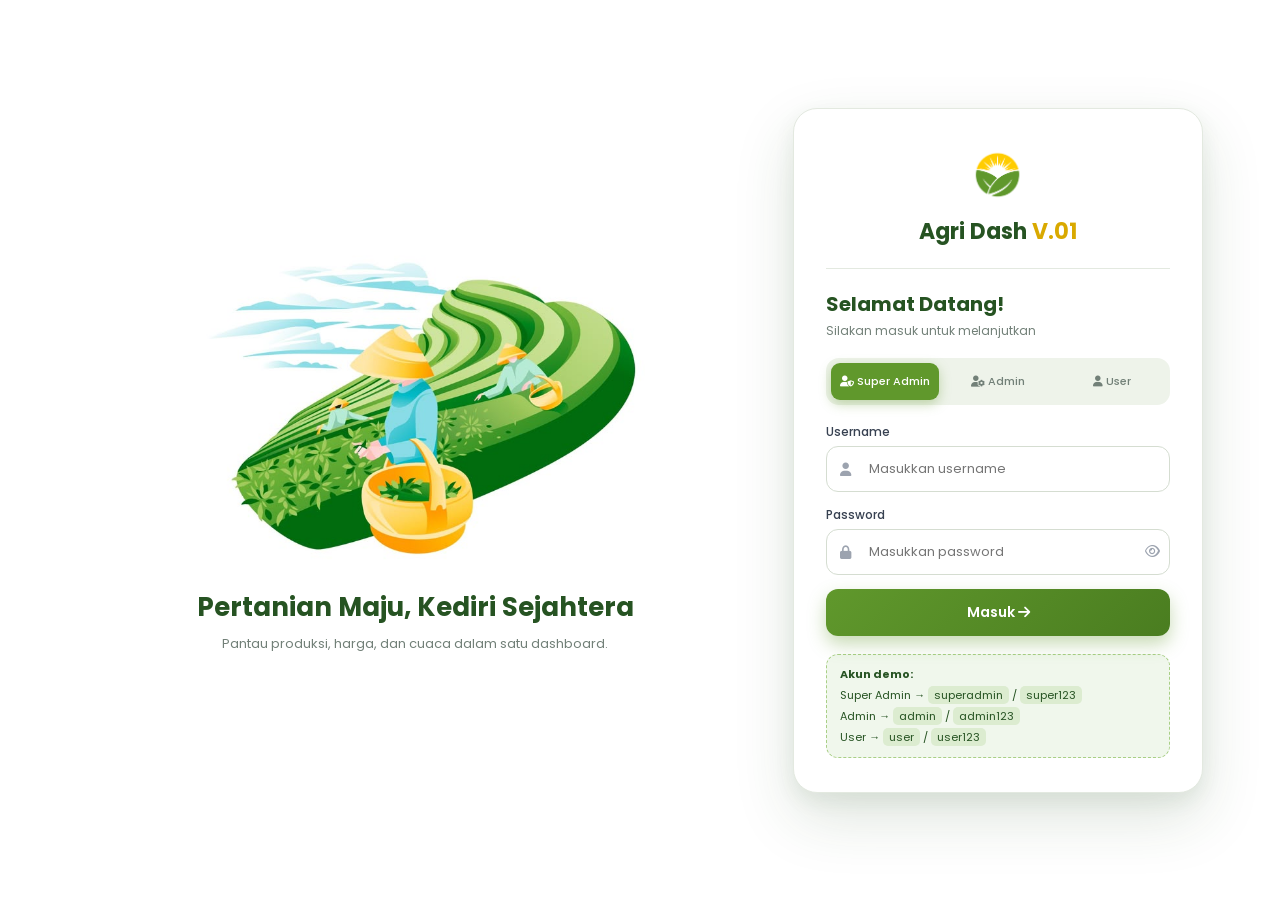
==== app/login.html @ 06cd16c0 "Pemetaan fitur dan penambahan login page" ====
<!DOCTYPE html>
<html lang="id">
<head>
    <meta charset="UTF-8">
    <meta name="viewport" content="width=device-width, initial-scale=1.0">
    <title>Login - Agri Dash V.01 Kabupaten Kediri</title>

    <link rel="preconnect" href="https://fonts.googleapis.com">
    <link rel="preconnect" href="https://fonts.gstatic.com" crossorigin>
    <link href="https://fonts.googleapis.com/css2?family=Poppins:wght@400;500;600;700&display=swap" rel="stylesheet">
    <link rel="stylesheet" href="https://cdnjs.cloudflare.com/ajax/libs/font-awesome/6.5.2/css/all.min.css">

    <link rel="stylesheet" href="login.css">
</head>
<body>

<div class="login-page">

    <!-- SISI KIRI: GAMBAR -->
    <div class="login-left">
        <img src="aset/loginKiri.jpg" alt="Ilustrasi Agri Dash" class="login-side-image">
        <h2>Pertanian Maju, Kediri Sejahtera</h2>
        <p>Pantau produksi, harga, dan cuaca dalam satu dashboard.</p>
    </div>

    <!-- SISI KANAN: KOTAK LOGIN FLOATING -->
    <div class="login-right">

        <div class="login-card">

            <div class="login-brand">
                <img src="aset/LOGOFULL.png" alt="Agri Dash" class="login-logo" onerror="this.style.display='none'">
                <h1>Agri Dash <span>V.01</span></h1>
            </div>

            <h2>Selamat Datang!</h2>
            <p class="subtitle">Silakan masuk untuk melanjutkan</p>

            <div class="role-switch">
                <button type="button" class="role-btn active" data-role="superadmin">
                    <i class="fa-solid fa-user-shield"></i> Super Admin
                </button>
                <button type="button" class="role-btn" data-role="admin">
                    <i class="fa-solid fa-user-gear"></i> Admin
                </button>
                </button>
                <button type="button" class="role-btn" data-role="user">
                    <i class="fa-solid fa-user"></i> User
                </button>
            </div>

            <form id="loginForm" autocomplete="off">

                <div class="form-group">
                    <label for="username">Username</label>
                    <div class="input-wrap">
                        <i class="fa-solid fa-user"></i>
                        <input type="text" id="username" placeholder="Masukkan username" required>
                    </div>
                </div>

                <div class="form-group">
                    <label for="password">Password</label>
                    <div class="input-wrap">
                        <i class="fa-solid fa-lock"></i>
                        <input type="password" id="password" placeholder="Masukkan password" required>
                        <button type="button" id="togglePassword" class="toggle-pass">
                            <i class="fa-regular fa-eye"></i>
                        </button>
                    </div>
                </div>

                <div id="errorMsg" class="error-msg"></div>

                <button type="submit" class="login-btn">
                    Masuk <i class="fa-solid fa-arrow-right"></i>
                </button>
            </form>

            <div class="demo-box">
                <strong>Akun demo:</strong>
                <span>Super Admin → <code>superadmin</code> / <code>super123</code></span>
                <span>Admin → <code>admin</code> / <code>admin123</code></span>
                <span>User → <code>user</code> / <code>user123</code></span>
            </div>

        </div>

    </div>

</div>

<script src="login.js"></script>
</body>
</html>
---- app/login.css ----
* {
    margin: 0;
    padding: 0;
    box-sizing: border-box;
    font-family: 'Poppins', sans-serif;
}

html,
body {
    min-height: 100%;
}

/* =========================================================
   HALAMAN (LATAR PUTIH)
========================================================= */

.login-page {

    min-height: 100vh;

    display: flex;
    align-items: center;
    justify-content: space-between;

    gap: 40px;

    padding: 24px 6vw;

    position: relative;

    background: #ffffff;

}

/* =========================================================
   LAYOUT KIRI & KANAN
========================================================= */

.login-left {

    position: relative;
    z-index: 1;

    flex: 1;

    display: flex;
    flex-direction: column;
    align-items: center;
    justify-content: center;

    text-align: center;

    color: #265322;

}

.login-side-image {

    width: 100%;
    max-width: 480px;

    height: auto;

    object-fit: contain;

}

.login-left h2 {

    margin-top: 22px;

    font-size: 26px;

    font-weight: 700;

    color: #265322;

}

.login-left p {

    margin-top: 6px;

    max-width: 420px;

    font-size: 13px;

    line-height: 1.7;

    color: #728078;

}

.login-right {

    position: relative;
    z-index: 1;

    flex: 0 0 auto;

    width: 100%;
    max-width: 410px;

}

/* =========================================================
   KOTAK LOGIN (FLOATING)
========================================================= */

.login-card {

    position: relative;
    z-index: 1;

    width: 100%;

    padding: 34px 32px;

    background: #ffffff;

    border: 1px solid #e3e9e0;
    border-radius: 24px;

    box-shadow:
        0 25px 60px rgba(38, 83, 34, .15),
        0 8px 20px rgba(38, 83, 34, .08);

    animation:
        cardIn .7s ease both,
        floating 6s ease-in-out .7s infinite;

}

@keyframes cardIn {

    from {
        opacity: 0;
        transform: translateY(30px) scale(.97);
    }

    to {
        opacity: 1;
        transform: translateY(0) scale(1);
    }

}

@keyframes floating {

    0%, 100% {
        transform: translateY(0);
    }

    50% {
        transform: translateY(-8px);
    }

}

/* =========================================================
   BRAND
========================================================= */

.login-brand {

    text-align: center;

    padding-bottom: 20px;

    margin-bottom: 20px;

    border-bottom: 1px solid #e3e9e0;

}

.login-logo {

    height: 65px;

    max-width: 100%;

    object-fit: contain;

    padding: 2px 8px;

    border-radius: 12px;

}

.login-brand h1 {

    font-size: 22px;

    font-weight: 700;

    color: #265322;

}

.login-brand h1 span {
    color: #d9a900;
}

.login-brand p {

    font-size: 11px;

    color: #728078;

    margin-top: 2px;

}

.login-card h2 {

    font-size: 20px;

    color: #265322;

}

.subtitle {

    color: #728078;

    font-size: 12px;

    margin: 3px 0 18px;

}

/* =========================================================
   ROLE SWITCH
========================================================= */

.role-switch {

    display: flex;

    gap: 6px;

    background: #eef3ea;

    padding: 5px;

    border-radius: 13px;

    margin-bottom: 18px;

}

.role-btn {

    flex: 1;

    border: none;

    background: transparent;

    padding: 10px 4px;

    border-radius: 9px;

    font-size: 11px;

    font-weight: 500;

    color: #728078;

    cursor: pointer;

    transition: .2s;

    white-space: nowrap;

}

.role-btn.active {

    background: #60982c;

    color: #fff;

    box-shadow: 0 4px 12px rgba(96, 152, 44, .35);

}

/* =========================================================
   FORM
========================================================= */

.form-group {
    margin-bottom: 14px;
}

.form-group label {

    display: block;

    font-size: 12px;

    font-weight: 500;

    margin-bottom: 5px;

    color: #374151;

}

.input-wrap {
    position: relative;
}

.input-wrap > i {

    position: absolute;

    left: 14px;
    top: 50%;

    transform: translateY(-50%);

    color: #9ca3af;

    font-size: 13px;

}

.input-wrap input {

    width: 100%;

    padding: 12px 42px;

    border: 1px solid #d5ddd1;

    border-radius: 12px;

    font-size: 13px;

    background: #fff;

    outline: none;

    transition: .2s;

}

.input-wrap input:focus {

    border-color: #60982c;

    box-shadow: 0 0 0 3px rgba(96, 152, 44, .18);

}

.toggle-pass {

    position: absolute;

    right: 10px;
    top: 50%;

    transform: translateY(-50%);

    border: none;

    background: none;

    cursor: pointer;

    color: #9ca3af;

}

.error-msg {

    display: none;

    background: #fef2f2;

    color: #b91c1c;

    border: 1px solid #fecaca;

    padding: 10px 12px;

    border-radius: 10px;

    font-size: 12px;

    margin-bottom: 14px;

}

.error-msg.show {
    display: block;
}

.login-btn {

    width: 100%;

    padding: 13px;

    border: none;

    border-radius: 12px;

    background: linear-gradient(135deg, #60982c, #4a7d20);

    color: #fff;

    font-size: 14px;

    font-weight: 600;

    cursor: pointer;

    transition: .2s;

    box-shadow: 0 8px 18px rgba(96, 152, 44, .35);

}

.login-btn:hover {

    background: linear-gradient(135deg, #265322, #1d4720);

    transform: translateY(-1px);

}

.demo-box {

    margin-top: 18px;

    padding: 11px 13px;

    background: #f0f7ec;

    border: 1px dashed #a9cf86;

    border-radius: 12px;

    font-size: 11px;

    color: #265322;

    display: flex;

    flex-direction: column;

    gap: 4px;

}

.demo-box code {

    background: #dcecd0;

    padding: 1px 6px;

    border-radius: 5px;

}

/* =========================================================
   RESPONSIVE
========================================================= */

@media (max-width: 900px) {

    .login-page {
        justify-content: center;
        padding: 24px;
    }

    .login-left {
        display: none;
    }

}

@media (max-width: 480px) {

    .login-card {

        padding: 26px 22px;

        border-radius: 20px;

    }

}

/* Hormati pengguna yang mematikan animasi */
@media (prefers-reduced-motion: reduce) {

    .login-card {
        animation: none;
    }

}
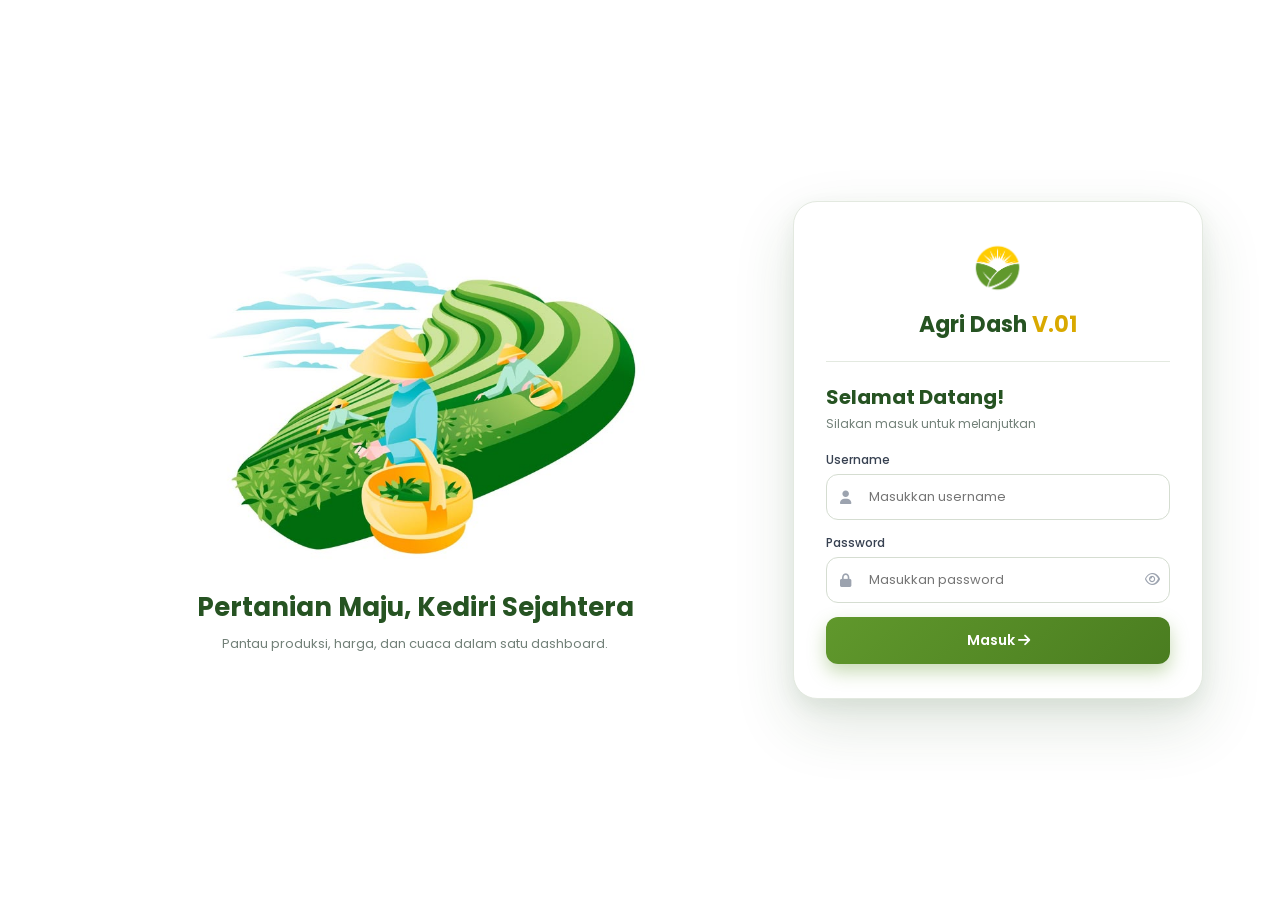
==== commit 58e030f6: "nanti pagi pensasi" ====
--- a/app/login.html
+++ b/app/login.html
@@ -36,26 +36,13 @@
             <h2>Selamat Datang!</h2>
             <p class="subtitle">Silakan masuk untuk melanjutkan</p>
 
-            <div class="role-switch">
-                <button type="button" class="role-btn active" data-role="superadmin">
-                    <i class="fa-solid fa-user-shield"></i> Super Admin
-                </button>
-                <button type="button" class="role-btn" data-role="admin">
-                    <i class="fa-solid fa-user-gear"></i> Admin
-                </button>
-                </button>
-                <button type="button" class="role-btn" data-role="user">
-                    <i class="fa-solid fa-user"></i> User
-                </button>
-            </div>
-
-            <form id="loginForm" autocomplete="off">
+            <form id="loginForm">
 
                 <div class="form-group">
                     <label for="username">Username</label>
                     <div class="input-wrap">
                         <i class="fa-solid fa-user"></i>
-                        <input type="text" id="username" placeholder="Masukkan username" required>
+                        <input type="text" id="username" autocomplete="username" placeholder="Masukkan username" required>
                     </div>
                 </div>
 
@@ -63,26 +50,49 @@
                     <label for="password">Password</label>
                     <div class="input-wrap">
                         <i class="fa-solid fa-lock"></i>
-                        <input type="password" id="password" placeholder="Masukkan password" required>
+                        <input type="password" id="password" autocomplete="current-password" placeholder="Masukkan password" required>
                         <button type="button" id="togglePassword" class="toggle-pass">
                             <i class="fa-regular fa-eye"></i>
                         </button>
                     </div>
                 </div>
 
-                <div id="errorMsg" class="error-msg"></div>
+                <div id="errorMsg" class="error-msg" role="alert" aria-live="polite"></div>
 
                 <button type="submit" class="login-btn">
                     Masuk <i class="fa-solid fa-arrow-right"></i>
                 </button>
             </form>
 
-            <div class="demo-box">
-                <strong>Akun demo:</strong>
-                <span>Super Admin → <code>superadmin</code> / <code>super123</code></span>
-                <span>Admin → <code>admin</code> / <code>admin123</code></span>
-                <span>User → <code>user</code> / <code>user123</code></span>
-            </div>
+            <section id="passwordChangePanel" class="password-change-panel" hidden>
+                <h3>Ganti Password Awal</h3>
+                <p>Password demo harus diganti sebelum dashboard dapat diakses.</p>
+                <form id="passwordChangeForm">
+                    <div class="form-group">
+                        <label for="currentPassword">Password saat ini</label>
+                        <div class="input-wrap">
+                            <i class="fa-solid fa-lock"></i>
+                            <input type="password" id="currentPassword" autocomplete="current-password" required>
+                        </div>
+                    </div>
+                    <div class="form-group">
+                        <label for="newPassword">Password baru (minimal 12 karakter)</label>
+                        <div class="input-wrap">
+                            <i class="fa-solid fa-key"></i>
+                            <input type="password" id="newPassword" autocomplete="new-password" minlength="12" required>
+                        </div>
+                    </div>
+                    <div class="form-group">
+                        <label for="confirmNewPassword">Ulangi password baru</label>
+                        <div class="input-wrap">
+                            <i class="fa-solid fa-key"></i>
+                            <input type="password" id="confirmNewPassword" autocomplete="new-password" minlength="12" required>
+                        </div>
+                    </div>
+                    <div id="passwordChangeError" class="error-msg" role="alert" aria-live="polite"></div>
+                    <button type="submit" class="login-btn">Simpan Password</button>
+                </form>
+            </section>
 
         </div>
 
@@ -90,6 +100,7 @@
 
 </div>
 
+<script src="auth.js"></script>
 <script src="login.js"></script>
 </body>
 </html>
--- a/app/login.css
+++ b/app/login.css
@@ -230,62 +230,6 @@
 }
 
 /* =========================================================
-   ROLE SWITCH
-========================================================= */
-
-.role-switch {
-
-    display: flex;
-
-    gap: 6px;
-
-    background: #eef3ea;
-
-    padding: 5px;
-
-    border-radius: 13px;
-
-    margin-bottom: 18px;
-
-}
-
-.role-btn {
-
-    flex: 1;
-
-    border: none;
-
-    background: transparent;
-
-    padding: 10px 4px;
-
-    border-radius: 9px;
-
-    font-size: 11px;
-
-    font-weight: 500;
-
-    color: #728078;
-
-    cursor: pointer;
-
-    transition: .2s;
-
-    white-space: nowrap;
-
-}
-
-.role-btn.active {
-
-    background: #60982c;
-
-    color: #fff;
-
-    box-shadow: 0 4px 12px rgba(96, 152, 44, .35);
-
-}
-
-/* =========================================================
    FORM
 ========================================================= */
 
@@ -293,6 +237,23 @@
     margin-bottom: 14px;
 }
 
+.password-change-panel[hidden] {
+    display: none !important;
+}
+
+.password-change-panel h3 {
+    margin-bottom: 5px;
+    color: #265322;
+    font-size: 15px;
+}
+
+.password-change-panel > p {
+    margin-bottom: 16px;
+    color: #728078;
+    font-size: 11px;
+    line-height: 1.6;
+}
+
 .form-group label {
 
     display: block;
@@ -431,38 +392,10 @@
 
 }
 
-.demo-box {
-
-    margin-top: 18px;
-
-    padding: 11px 13px;
-
-    background: #f0f7ec;
-
-    border: 1px dashed #a9cf86;
-
-    border-radius: 12px;
-
-    font-size: 11px;
-
-    color: #265322;
-
-    display: flex;
-
-    flex-direction: column;
-
-    gap: 4px;
-
-}
-
-.demo-box code {
-
-    background: #dcecd0;
-
-    padding: 1px 6px;
-
-    border-radius: 5px;
-
+.login-btn:disabled {
+    cursor: wait;
+    opacity: .75;
+    transform: none;
 }
 
 /* =========================================================
